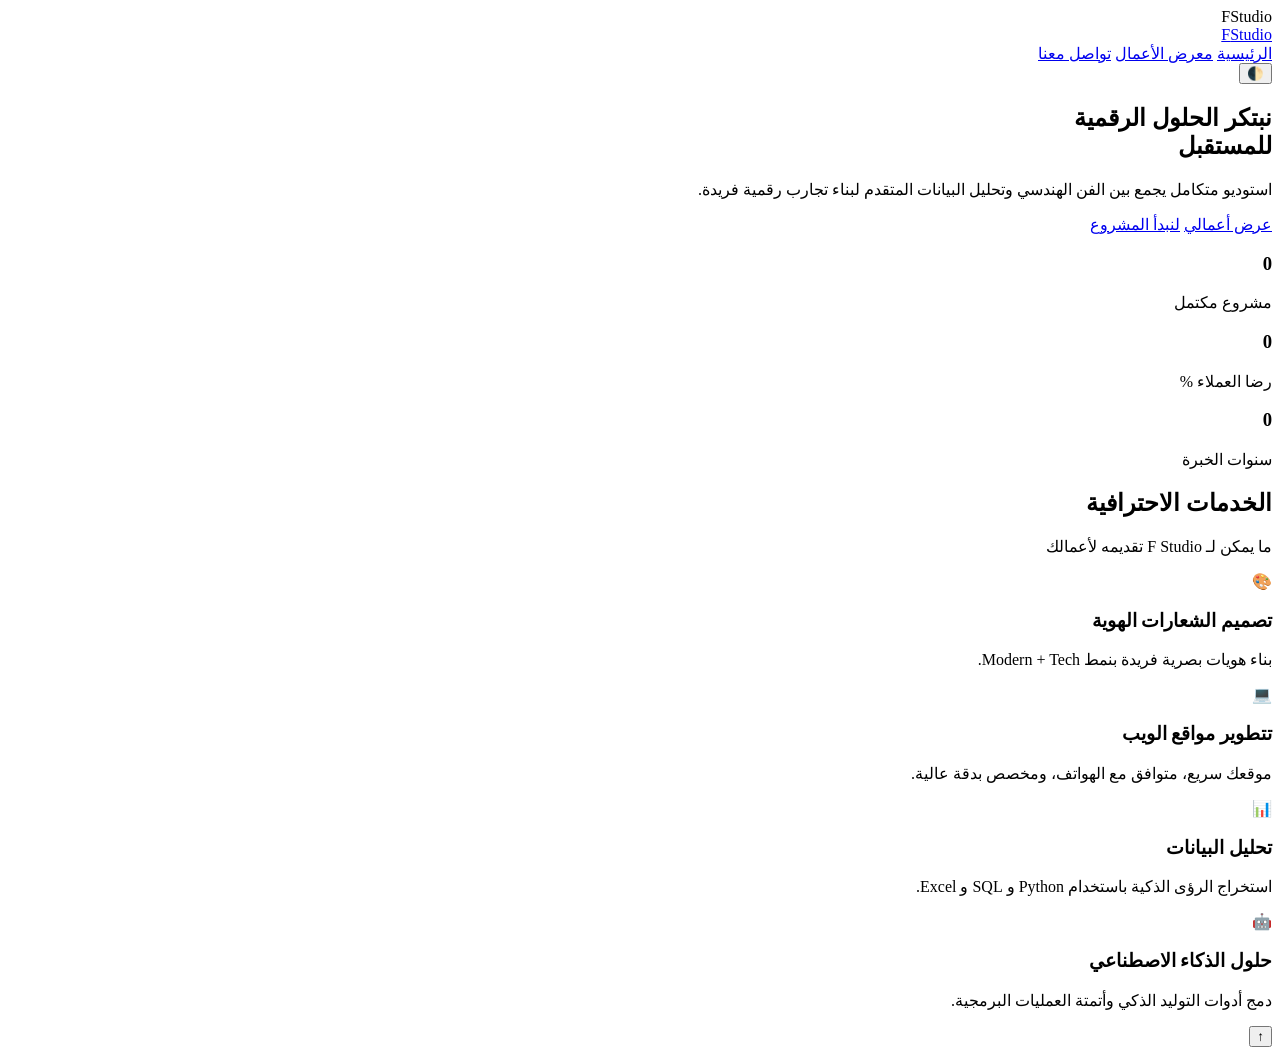
==== index.html @ 86e719e9 "Add files via upload" ====
<!DOCTYPE html>
<html lang="ar" dir="rtl" data-theme="dark">
<head>
    <meta charset="UTF-8">
    <meta name="viewport" content="width=device-width, initial-scale=1.0">
    <title>F Studio | الاستوديو الرقمي</title>
    <link rel="stylesheet" href="css/style.css">
    <link rel="stylesheet" href="css/animation.css">
    <link rel="stylesheet" href="css/responsive.css">
</head>
<body>

    <!-- الواجهة الافتتاحية المتحركة (Splash Screen) -->
    <div id="splash-screen">
        <div class="splash-logo">F<span>Studio</span></div>
        <div class="splash-loader"></div>
    </div>

    <!-- القائمة العلوية (Navbar) -->
    <header class="navbar">
        <div class="container navbar-container">
            <a href="index.html" class="logo">F<span>Studio</span></a>
            <nav class="nav-menu">
                <a href="index.html" class="active">الرئيسية</a>
                <a href="portfolio.html">معرض الأعمال</a>
                <a href="contact.html">تواصل معنا</a>
            </nav>
            <div class="nav-actions">
                <button id="theme-toggle" aria-label="Toggle Theme">🌓</button>
            </div>
        </div>
    </header>

    <!-- الواجهة الجذابة (Hero Section) -->
    <section class="hero-section">
        <div class="container hero-grid">
            <div class="hero-content reveal">
                <h1>نبتكر الحلول الرقمية <br><span>للمستقبل</span></h1>
                <p>استوديو متكامل يجمع بين الفن الهندسي وتحليل البيانات المتقدم لبناء تجارب رقمية فريدة.</p>
                <div class="hero-buttons">
                    <a href="portfolio.html" class="btn btn-primary">عرض أعمالي</a>
                    <a href="contact.html" class="btn btn-secondary">لنبدأ المشروع</a>
                </div>
            </div>
            <div class="hero-visual reveal">
                <div class="tech-globe"></div>
            </div>
        </div>
    </section>

    <!-- قسم الإحصائيات المتحرك -->
    <section class="stats-section container">
        <div class="stats-grid">
            <div class="stat-item">
                <h3 class="counter" data-target="20">0</h3>
                <p>مشروع مكتمل</p>
            </div>
            <div class="stat-item">
                <h3 class="counter" data-target="99">0</h3>
                <p>رضا العملاء %</p>
            </div>
            <div class="stat-item">
                <h3 class="counter" data-target="5">0</h3>
                <p>سنوات الخبرة</p>
            </div>
        </div>
    </section>

    <!-- قسم الخدمات (Services Section) -->
    <section class="services-section container">
        <div class="section-header reveal">
            <h2>الخدمات الاحترافية</h2>
            <p>ما يمكن لـ F Studio تقديمه لأعمالك</p>
        </div>
        <div class="services-grid">
            <div class="service-card reveal">
                <div class="icon">🎨</div>
                <h3>تصميم الشعارات الهوية</h3>
                <p>بناء هويات بصرية فريدة بنمط Modern + Tech.</p>
            </div>
            <div class="service-card reveal">
                <div class="icon">💻</div>
                <h3>تتطوير مواقع الويب</h3>
                <p>موقعك سريع، متوافق مع الهواتف، ومخصص بدقة عالية.</p>
            </div>
            <div class="service-card reveal">
                <div class="icon">📊</div>
                <h3>تحليل البيانات</h3>
                <p>استخراج الرؤى الذكية باستخدام Python و SQL و Excel.</p>
            </div>
            <div class="service-card reveal">
                <div class="icon">🤖</div>
                <h3>حلول الذكاء الاصطناعي</h3>
                <p>دمج أدوات التوليد الذكي وأتمتة العمليات البرمجية.</p>
            </div>
        </div>
    </section>

    <!-- زر العودة للأعلى -->
    <button id="scroll-top" aria-label="Back to top">↑</button>

    <script src="js/script.js"></script>
</body>
</html>
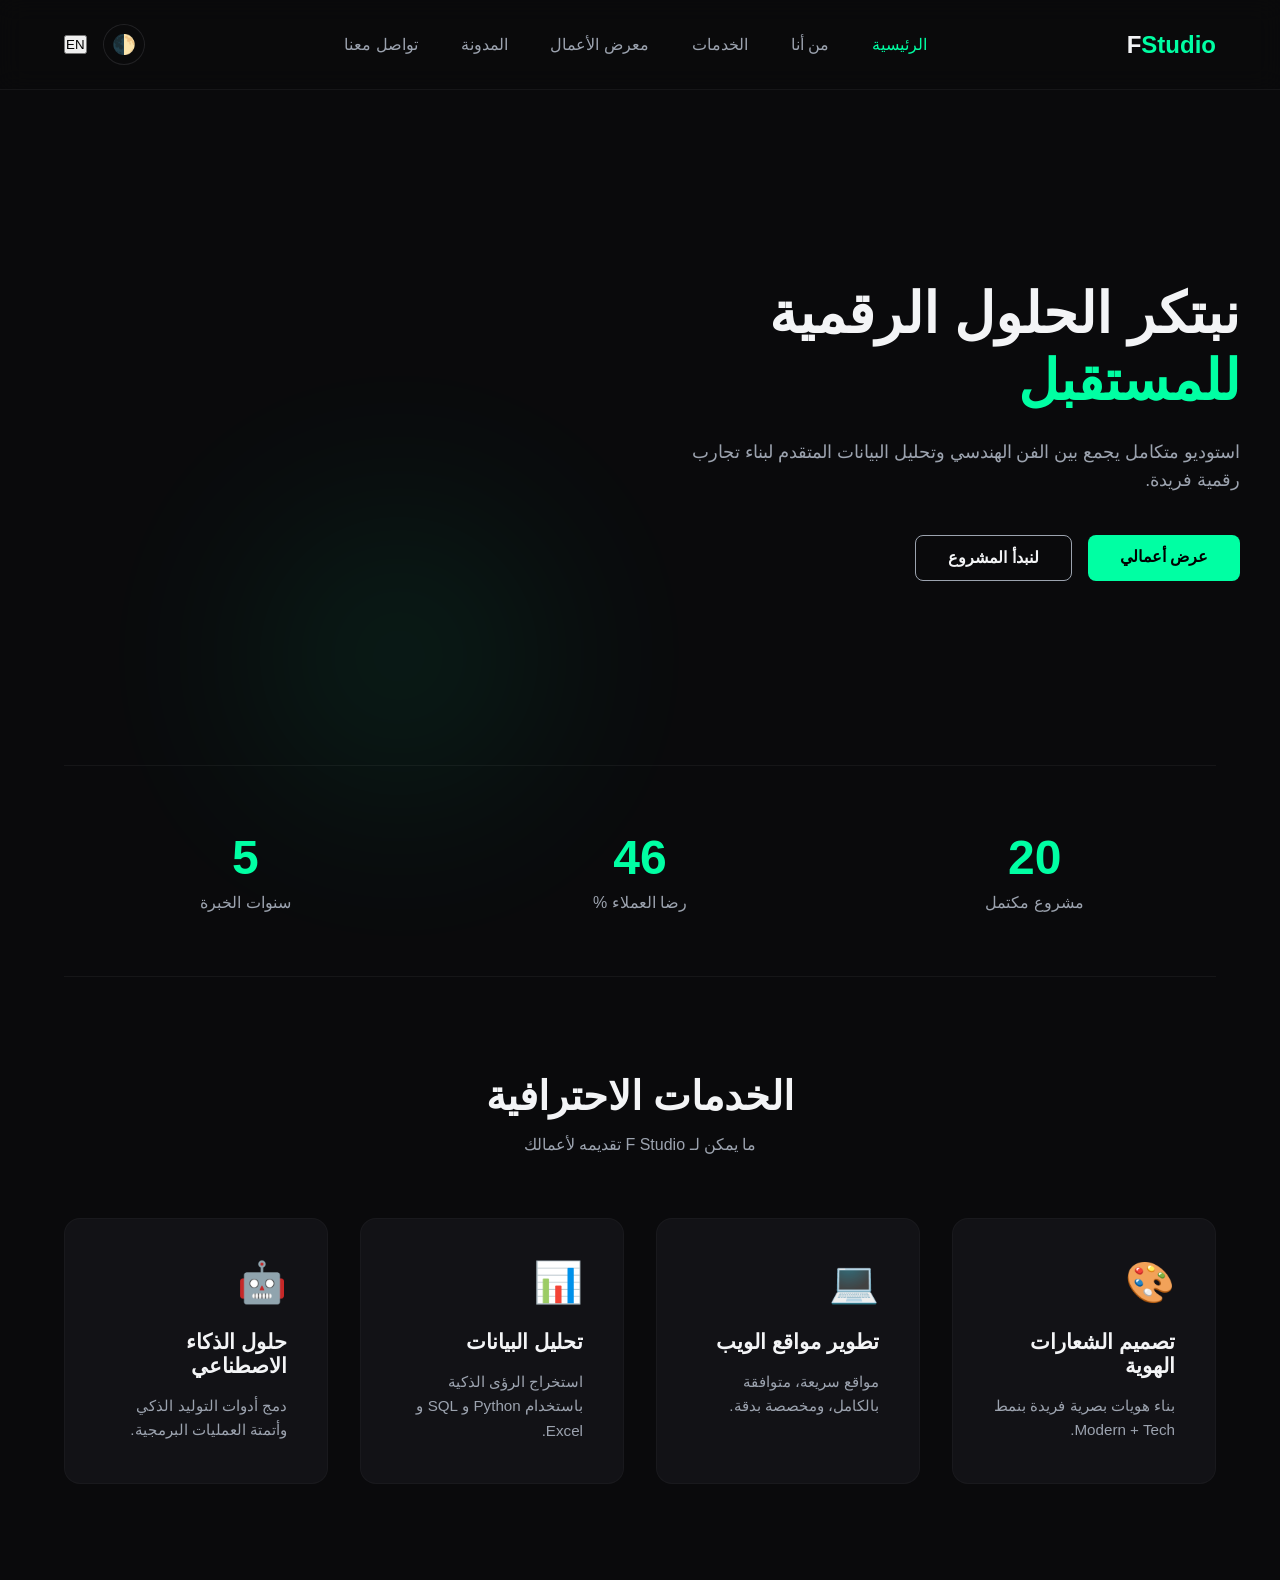
==== commit ff09507a: "Enhance index.html with internationalization support" ====
--- a/index.html
+++ b/index.html
@@ -3,7 +3,8 @@
 <head>
     <meta charset="UTF-8">
     <meta name="viewport" content="width=device-width, initial-scale=1.0">
-    <title>F Studio | الاستوديو الرقمي</title>
+    <title>F Studio | الاستوديو الرقمي الاحترافي</title>
+    <meta name="description" content="F Studio - تصميم شعارات، تطوير مواقع، تحليل بيانات وحلول الذكاء الاصطناعي">
     <link rel="stylesheet" href="css/style.css">
     <link rel="stylesheet" href="css/animation.css">
     <link rel="stylesheet" href="css/responsive.css">
@@ -21,12 +22,16 @@
         <div class="container navbar-container">
             <a href="index.html" class="logo">F<span>Studio</span></a>
             <nav class="nav-menu">
-                <a href="index.html" class="active">الرئيسية</a>
-                <a href="portfolio.html">معرض الأعمال</a>
-                <a href="contact.html">تواصل معنا</a>
+                <a href="index.html" class="active" data-i18n="home">الرئيسية</a>
+                <a href="about.html" data-i18n="about">من أنا</a>
+                <a href="services.html" data-i18n="services">الخدمات</a>
+                <a href="portfolio.html" data-i18n="portfolio">معرض الأعمال</a>
+                <a href="blog.html" data-i18n="blog">المدونة</a>
+                <a href="contact.html" data-i18n="contact">تواصل معنا</a>
             </nav>
             <div class="nav-actions">
                 <button id="theme-toggle" aria-label="Toggle Theme">🌓</button>
+                <button id="lang-toggle">EN</button>
             </div>
         </div>
     </header>
@@ -35,33 +40,34 @@
     <section class="hero-section">
         <div class="container hero-grid">
             <div class="hero-content reveal">
-                <h1>نبتكر الحلول الرقمية <br><span>للمستقبل</span></h1>
-                <p>استوديو متكامل يجمع بين الفن الهندسي وتحليل البيانات المتقدم لبناء تجارب رقمية فريدة.</p>
+                <h1 data-i18n="hero-title">نبتكر الحلول الرقمية <br><span>للمستقبل</span></h1>
+                <p data-i18n="hero-desc">استوديو متكامل يجمع بين الفن الهندسي وتحليل البيانات المتقدم لبناء تجارب رقمية فريدة.</p>
                 <div class="hero-buttons">
-                    <a href="portfolio.html" class="btn btn-primary">عرض أعمالي</a>
-                    <a href="contact.html" class="btn btn-secondary">لنبدأ المشروع</a>
+                    <a href="portfolio.html" class="btn btn-primary" data-i18n="view-work">عرض أعمالي</a>
+                    <a href="contact.html" class="btn btn-secondary" data-i18n="let-talk">لنبدأ المشروع</a>
                 </div>
             </div>
             <div class="hero-visual reveal">
+                <!-- تصميم تقني تفاعلي عبر CSS -->
                 <div class="tech-globe"></div>
             </div>
         </div>
     </section>
 
-    <!-- قسم الإحصائيات المتحرك -->
+    <!-- قسم الإحصائيات المتحرك (Stats Section) -->
     <section class="stats-section container">
         <div class="stats-grid">
             <div class="stat-item">
                 <h3 class="counter" data-target="20">0</h3>
-                <p>مشروع مكتمل</p>
+                <p data-i18n="stat-projects">مشروع مكتمل</p>
             </div>
             <div class="stat-item">
                 <h3 class="counter" data-target="99">0</h3>
-                <p>رضا العملاء %</p>
+                <p data-i18n="stat-satisfaction">رضا العملاء %</p>
             </div>
             <div class="stat-item">
                 <h3 class="counter" data-target="5">0</h3>
-                <p>سنوات الخبرة</p>
+                <p data-i18n="stat-experience">سنوات الخبرة</p>
             </div>
         </div>
     </section>
@@ -69,29 +75,29 @@
     <!-- قسم الخدمات (Services Section) -->
     <section class="services-section container">
         <div class="section-header reveal">
-            <h2>الخدمات الاحترافية</h2>
-            <p>ما يمكن لـ F Studio تقديمه لأعمالك</p>
+            <h2 data-i18n="services-title">الخدمات الاحترافية</h2>
+            <p data-i18n="services-subtitle">ما يمكن لـ F Studio تقديمه لأعمالك</p>
         </div>
         <div class="services-grid">
             <div class="service-card reveal">
                 <div class="icon">🎨</div>
-                <h3>تصميم الشعارات الهوية</h3>
-                <p>بناء هويات بصرية فريدة بنمط Modern + Tech.</p>
+                <h3 data-i18n="srv-design">تصميم الشعارات الهوية</h3>
+                <p data-i18n="srv-design-desc">بناء هويات بصرية فريدة بنمط Modern + Tech.</p>
             </div>
             <div class="service-card reveal">
                 <div class="icon">💻</div>
-                <h3>تتطوير مواقع الويب</h3>
-                <p>موقعك سريع، متوافق مع الهواتف، ومخصص بدقة عالية.</p>
+                <h3 data-i18n="srv-dev">تطوير مواقع الويب</h3>
+                <p data-i18n="srv-dev-desc">مواقع سريعة، متوافقة بالكامل، ومخصصة بدقة.</p>
             </div>
             <div class="service-card reveal">
                 <div class="icon">📊</div>
-                <h3>تحليل البيانات</h3>
-                <p>استخراج الرؤى الذكية باستخدام Python و SQL و Excel.</p>
+                <h3 data-i18n="srv-data">تحليل البيانات</h3>
+                <p data-i18n="srv-data-desc">استخراج الرؤى الذكية باستخدام Python و SQL و Excel.</p>
             </div>
             <div class="service-card reveal">
                 <div class="icon">🤖</div>
-                <h3>حلول الذكاء الاصطناعي</h3>
-                <p>دمج أدوات التوليد الذكي وأتمتة العمليات البرمجية.</p>
+                <h3 data-i18n="srv-ai">حلول الذكاء الاصطناعي</h3>
+                <p data-i18n="srv-ai-desc">دمج أدوات التوليد الذكي وأتمتة العمليات البرمجية.</p>
             </div>
         </div>
     </section>
--- a/css/style.css
+++ b/css/style.css
@@ -0,0 +1,270 @@
+/* الألوان والمتغيرات بنمط Minimal Tech */
+:root {
+    --bg-primary: #0a0a0c;
+    --bg-secondary: #121216;
+    --text-primary: #f3f4f6;
+    --text-secondary: #9ca3af;
+    --accent: #00ffa3; /* لون تقني مستقبلي */
+    --transition: all 0.4s cubic-bezier(0.16, 1, 0.3, 1);
+}
+
+[data-theme="light"] {
+    --bg-primary: #f8f9fa;
+    --bg-secondary: #ffffff;
+    --text-primary: #111827;
+    --text-secondary: #4b5563;
+    --accent: #00b371;
+}
+
+* {
+    margin: 0;
+    padding: 0;
+    box-sizing: border-box;
+    font-family: 'Segoe UI', Tahoma, Geneva, Verdana, sans-serif;
+}
+
+body {
+    background-color: var(--bg-primary);
+    color: var(--text-primary);
+    overflow-x: hidden;
+    transition: var(--transition);
+}
+
+.container {
+    width: 90%;
+    max-width: 1200px;
+    margin: 0 auto;
+}
+
+/* القائمة العلوية */
+.navbar {
+    position: fixed;
+    top: 0;
+    width: 100%;
+    background: rgba(10, 10, 12, 0.8);
+    backdrop-filter: blur(12px);
+    -webkit-backdrop-filter: blur(12px);
+    z-index: 1000;
+    border-bottom: 1px solid rgba(255,255,255,0.05);
+    padding: 1.5rem 0;
+}
+
+[data-theme="light"] .navbar {
+    background: rgba(248, 249, 250, 0.8);
+    border-bottom: 1px solid rgba(0,0,0,0.05);
+}
+
+.navbar-container {
+    display: flex;
+    justify-content: space-between;
+    align-items: center;
+}
+
+.logo {
+    font-size: 1.5rem;
+    font-weight: 800;
+    text-decoration: none;
+    color: var(--text-primary);
+}
+
+.logo span { color: var(--accent); }
+
+.nav-menu a {
+    margin: 0 1.2rem;
+    text-decoration: none;
+    color: var(--text-secondary);
+    transition: var(--transition);
+    font-weight: 500;
+}
+
+.nav-menu a:hover, .nav-menu a.active {
+    color: var(--accent);
+}
+
+.nav-actions {
+    display: flex;
+    align-items: center;
+    gap: 1rem;
+}
+
+#theme-toggle {
+    background: transparent;
+    border: 1px solid rgba(255,255,255,0.1);
+    color: var(--text-primary);
+    padding: 0.5rem;
+    border-radius: 50%;
+    cursor: pointer;
+    font-size: 1.2rem;
+    transition: var(--transition);
+}
+
+[data-theme="light"] #theme-toggle {
+    border-color: rgba(0,0,0,0.1);
+}
+
+/* الواجهة الرئيسية (Hero) */
+.hero-section {
+    padding: 12rem 0 6rem 0;
+    min-height: 85vh;
+    display: flex;
+    align-items: center;
+    position: relative;
+}
+
+.hero-grid {
+    display: grid;
+    grid-template-columns: 1fr 1fr;
+    align-items: center;
+    gap: 2rem;
+    width: 100%;
+}
+
+.hero-content h1 {
+    font-size: 3.5rem;
+    line-height: 1.2;
+    margin-bottom: 1.5rem;
+}
+
+.hero-content h1 span { color: var(--accent); }
+
+.hero-content p {
+    color: var(--text-secondary);
+    font-size: 1.1rem;
+    line-height: 1.6;
+}
+
+.hero-buttons {
+    margin-top: 2.5rem;
+    display: flex;
+    gap: 1rem;
+}
+
+.btn {
+    padding: 0.8rem 2rem;
+    border-radius: 8px;
+    text-decoration: none;
+    font-weight: 600;
+    transition: var(--transition);
+    display: inline-block;
+}
+
+.btn-primary {
+    background-color: var(--accent);
+    color: #000;
+}
+
+.btn-secondary {
+    border: 1px solid var(--text-secondary);
+    color: var(--text-primary);
+}
+
+.btn:hover {
+    transform: translateY(-3px);
+    box-shadow: 0 10px 20px rgba(0,255,163,0.15);
+}
+
+/* قسم الإحصائيات */
+.stats-section {
+    padding: 4rem 0;
+    border-top: 1px solid rgba(255,255,255,0.05);
+    border-bottom: 1px solid rgba(255,255,255,0.05);
+}
+
+[data-theme="light"] .stats-section {
+    border-color: rgba(0,0,0,0.05);
+}
+
+.stats-grid {
+    display: grid;
+    grid-template-columns: repeat(3, 1fr);
+    text-align: center;
+    gap: 2rem;
+}
+
+.stat-item h3 {
+    font-size: 3rem;
+    color: var(--accent);
+    margin-bottom: 0.5rem;
+}
+
+.stat-item p {
+    color: var(--text-secondary);
+    font-weight: 500;
+}
+
+/* قسم الخدمات */
+.services-section { padding: 6rem 0; }
+
+.section-header {
+    text-align: center;
+    margin-bottom: 4rem;
+}
+
+.section-header h2 {
+    font-size: 2.5rem;
+    margin-bottom: 1rem;
+}
+
+.section-header h2 window { color: var(--accent); }
+
+.section-header p { color: var(--text-secondary); }
+
+.services-grid {
+    display: grid;
+    grid-template-columns: repeat(auto-fit, minmax(250px, 1fr));
+    gap: 2rem;
+}
+
+.service-card {
+    background: var(--bg-secondary);
+    padding: 2.5rem;
+    border-radius: 16px;
+    border: 1px solid rgba(255,255,255,0.03);
+    transition: var(--transition);
+}
+
+[data-theme="light"] .service-card {
+    border-color: rgba(0,0,0,0.03);
+    box-shadow: 0 10px 30px rgba(0,0,0,0.02);
+}
+
+.service-card .icon {
+    font-size: 2.5rem;
+    margin-bottom: 1.5rem;
+}
+
+.service-card h3 {
+    font-size: 1.3rem;
+    margin-bottom: 1rem;
+}
+
+.service-card p {
+    color: var(--text-secondary);
+    font-size: 0.95rem;
+    line-height: 1.6;
+}
+
+.service-card:hover {
+    transform: translateY(-8px);
+    border-color: var(--accent);
+}
+
+/* زر العودة للأعلى */
+#scroll-top {
+    position: fixed;
+    bottom: 2rem;
+    left: 2rem; /* تم تعديلها لتناسب الاتجاه العربي RTL */
+    background: var(--accent);
+    color: #000;
+    border: none;
+    width: 50px;
+    height: 50px;
+    border-radius: 50%;
+    cursor: pointer;
+    display: none;
+    z-index: 99;
+    font-size: 1.5rem;
+    font-weight: bold;
+    box-shadow: 0 5px 15px rgba(0,255,163,0.3);
+  }
+
--- a/css/animation.css
+++ b/css/animation.css
@@ -0,0 +1,73 @@
+/* ظهور العناصر تدريجياً عند التمرير */
+.reveal {
+    opacity: 0;
+    transform: translateY(40px);
+    transition: all 0.8s cubic-bezier(0.16, 1, 0.3, 1);
+}
+
+.reveal.active {
+    opacity: 1;
+    transform: translateY(0);
+}
+
+/* حركة الخلفية التقنية الفلويد */
+.tech-globe {
+    width: 450px;
+    height: 450px;
+    background: radial-gradient(circle, var(--accent) 0%, transparent 65%);
+    filter: blur(90px);
+    opacity: 0.12;
+    position: absolute;
+    animation: pulseGlobe 10s infinite alternate ease-in-out;
+}
+
+@keyframes pulseGlobe {
+    0% { transform: scale(1) translate(0, 0); opacity: 0.1; }
+    100% { transform: scale(1.15) translate(30px, -20px); opacity: 0.18; }
+}
+
+/* شاشة التحميل الافتتاحية (Splash Screen) */
+#splash-screen {
+    position: fixed;
+    inset: 0;
+    background: #0a0a0c;
+    display: flex;
+    flex-direction: column;
+    align-items: center;
+    justify-content: center;
+    z-index: 9999;
+    transition: opacity 0.5s ease;
+}
+
+.splash-logo {
+    font-size: 3.5rem;
+    font-weight: 800;
+    color: #fff;
+    margin-bottom: 1.5rem;
+    letter-spacing: 1px;
+}
+
+.splash-logo span { color: var(--accent); }
+
+.splash-loader {
+    width: 160px;
+    height: 2px;
+    background: rgba(255,255,255,0.08);
+    position: relative;
+    overflow: hidden;
+    border-radius: 2px;
+}
+
+.splash-loader::after {
+    content: '';
+    position: absolute;
+    left: 0; top: 0; height: 100%;
+    width: 40%;
+    background: var(--accent);
+    animation: loadingBar 1.6s infinite ease-in-out;
+}
+
+@keyframes loadingBar {
+    0% { left: -40%; }
+    100% { left: 100%; }
+}
--- a/css/responsive.css
+++ b/css/responsive.css
@@ -0,0 +1,25 @@
+/* تحسينات الشاشات المتوسطة والأجهزة اللوحية (Tablets) */
+@media (max-width: 992px) {
+    .navbar { padding: 1rem 0; }
+    .hero-section { padding: 10rem 0 4rem 0; }
+    .hero-grid { grid-template-columns: 1fr; text-align: center; }
+    .hero-buttons { justify-content: center; }
+    .hero-content h1 { font-size: 2.8rem; }
+    .tech-globe { width: 300px; height: 300px; left: 50%; top: 50%; transform: translate(-50%, -50%); }
+    .stats-grid { gap: 1rem; }
+    .stat-item h3 { font-size: 2.3rem; }
+}
+
+/* تحسينات الهواتف المحمولة الذكية (Mobile Phones) */
+@media (max-width: 600px) {
+    .container { width: 92%; }
+    .hero-content h1 { font-size: 2.2rem; }
+    .hero-content p { font-size: 0.95rem; }
+    .hero-buttons { flex-direction: column; gap: 0.8rem; }
+    .btn { width: 100%; text-align: center; }
+    .stats-grid { grid-template-columns: 1fr; gap: 2rem; padding: 1rem 0; }
+    .services-grid { grid-template-columns: 1fr; gap: 1.5rem; }
+    .service-card { padding: 1.8rem; }
+    .section-header h2 { font-size: 1.8rem; }
+    .nav-menu { display: none; } /* إخفاء مؤقت لقائمة الهواتف لحين عمل قائمة الهامبرغر */
+}
